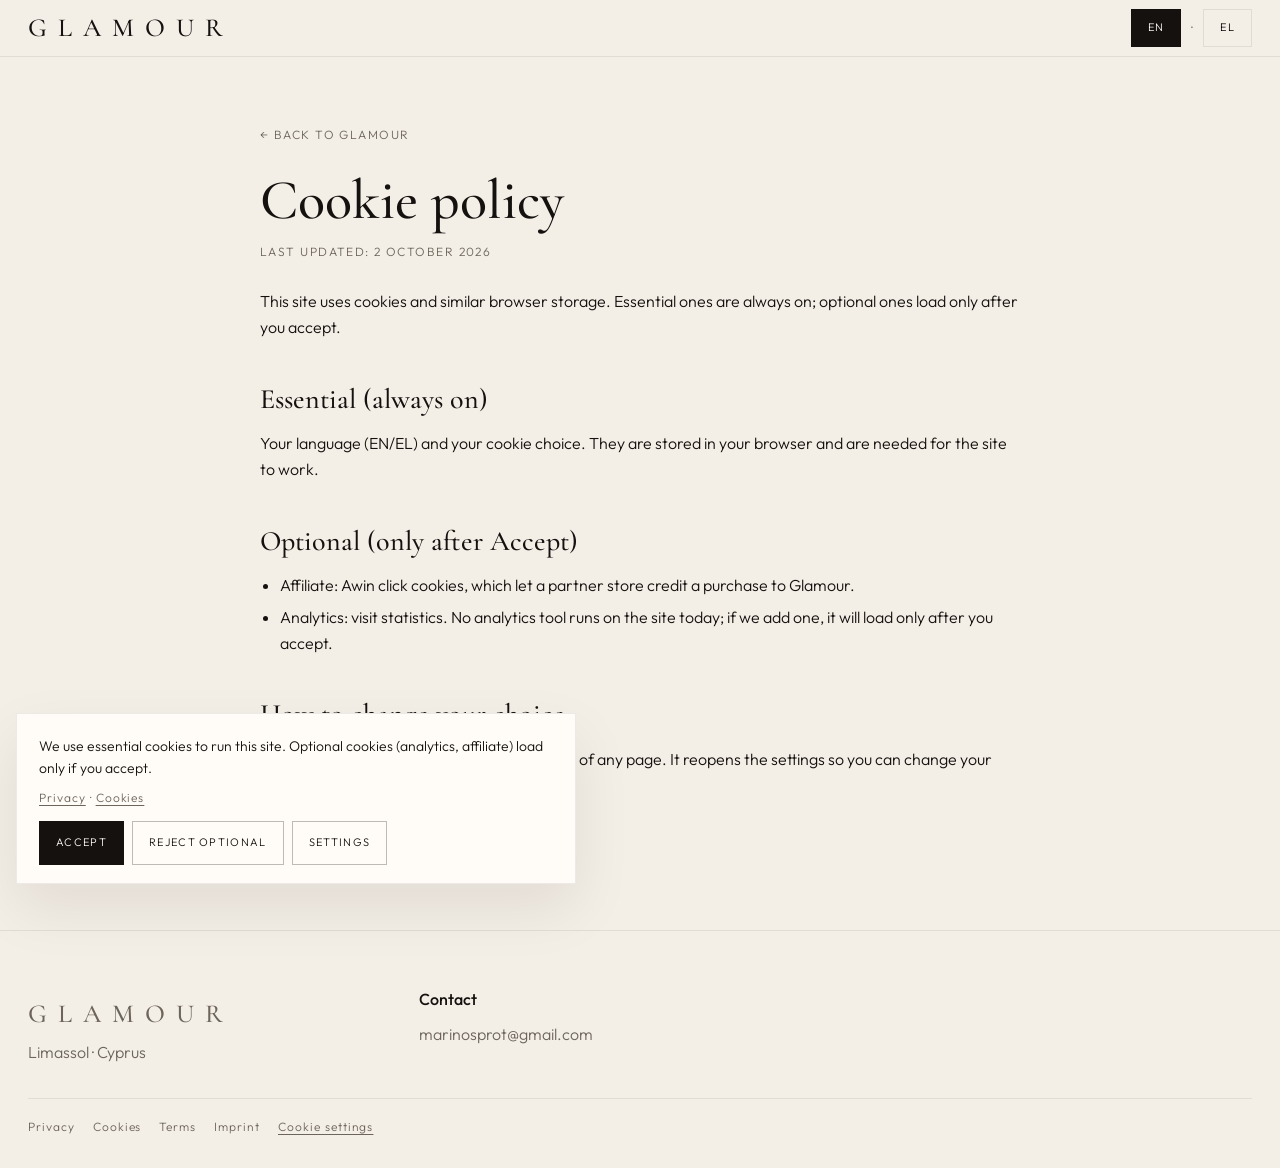
==== cookies.html @ e3d720cb "Legal baseline: cookie banner + privacy/cookies/terms/imprint (EN+EL)" ====
<!DOCTYPE html>
<html lang="en">
<head>
  <meta charset="UTF-8">
  <meta name="viewport" content="width=device-width, initial-scale=1.0">
  <title data-i="cpDocTitle">Cookie policy — Glamour</title>
  <meta name="description" content="Which cookies Glamour (www.glamourcy.com) uses: essential language and consent storage, and optional affiliate and analytics cookies only after you accept." data-i-meta="cpMeta">
  <link rel="canonical" href="https://www.glamourcy.com/cookies">
  <meta property="og:title" content="Cookie policy — Glamour">
  <meta property="og:description" content="Which cookies Glamour (www.glamourcy.com) uses: essential language and consent storage, and optional affiliate and analytics cookies only after you accept.">
  <meta property="og:url" content="https://www.glamourcy.com/cookies">
  <link rel="preconnect" href="https://fonts.googleapis.com">
  <link rel="preconnect" href="https://fonts.gstatic.com" crossorigin>
  <link href="https://fonts.googleapis.com/css2?family=Cormorant+Garamond:wght@500;600&family=Outfit:wght@300;400;500;600&display=swap" rel="stylesheet">
  <link rel="stylesheet" href="/css/styles.css">
  <link rel="stylesheet" href="/css/consent.css">
</head>
<body>
  <header class="nav nav-thin">
    <div class="wrap nav-inner">
      <a class="brand" href="/">GLAMOUR</a>
      <div class="nav-actions">
        <button class="lang-btn" data-lang="en" onclick="setLang('en')">EN</button>
        <span class="lang-sep">·</span>
        <button class="lang-btn" data-lang="el" onclick="setLang('el')">EL</button>
      </div>
    </div>
  </header>
  <main class="wrap legal">
    <a class="legal-back" href="/" data-i="backHome">← Back to Glamour</a>
    <h1 data-i="cpTitle">Cookie policy</h1>
    <p class="updated" data-i="lastUpdated">Last updated: 2 October 2026</p>
    <p data-i="cpIntro">This site uses cookies and similar browser storage. Essential ones are always on; optional ones load only after you accept.</p>
    <h2 data-i="cpEssH">Essential (always on)</h2>
    <p data-i="cpEss">Your language (EN/EL) and your cookie choice. They are stored in your browser and are needed for the site to work.</p>
    <h2 data-i="cpOptH">Optional (only after Accept)</h2>
    <ul><li data-i="cpOpt1">Affiliate: Awin click cookies, which let a partner store credit a purchase to Glamour.</li><li data-i="cpOpt2">Analytics: visit statistics. No analytics tool runs on the site today; if we add one, it will load only after you accept.</li></ul>
    <h2 data-i="cpChangeH">How to change your choice</h2>
    <p data-i="cpChange">Use the “Cookie settings” button in the footer of any page. It reopens the settings so you can change your choice at any time.</p>
    <button type="button" class="cta" data-cookie-settings data-i="cpOpen">Open cookie settings</button>
  </main>
  <footer>
    <div class="wrap foot">
      <div><a class="brand" href="/">GLAMOUR</a><p data-i="footPlace">Limassol · Cyprus</p></div>
      <div><h4 data-i="contactH">Contact</h4><a href="mailto:marinosprot@gmail.com">marinosprot@gmail.com</a></div>
    </div>
    <nav class="wrap foot-legal" aria-label="Legal"><a href="/privacy" data-i="lgPrivacy">Privacy</a><a href="/cookies" data-i="lgCookies">Cookies</a><a href="/terms" data-i="lgTerms">Terms</a><a href="/imprint" data-i="lgImprint">Imprint</a><button type="button" data-cookie-settings data-i="lgCookieSettings">Cookie settings</button></nav>
  </footer>
  <script src="/js/app.js"></script>
  <script src="/js/shop.js"></script>
  <script src="/js/consent.js"></script>
</body>
</html>
---- css/styles.css ----
:root {
  --bg: #f3eee6;
  --bg-2: #ebe4d9;
  --ink: #14110f;
  --muted: #6d655c;
  --line: rgba(20, 17, 15, 0.08);
  --card: #fffcf8;
  --accent: #6f4a2c;
  --white: #fffcf8;
  --shadow: 0 24px 60px rgba(20, 17, 15, 0.08);
  --radius: 0;
}
* { box-sizing: border-box; margin: 0; padding: 0; }
html { scroll-behavior: smooth; }
body { font-family: "Outfit", sans-serif; background: var(--bg); color: var(--ink); line-height: 1.6; font-weight: 300; }
img { max-width: 100%; display: block; }
button, input, select, textarea { font: inherit; }
a { color: inherit; text-decoration: none; }
.wrap { width: min(1320px, calc(100% - 56px)); margin-inline: auto; }
.topbar { display: flex; justify-content: space-between; gap: 16px; padding: 8px 0; font-size: 10px; letter-spacing: .22em; text-transform: uppercase; color: var(--muted); border-bottom: 1px solid var(--line); }
.nav { position: sticky; top: 0; z-index: 40; backdrop-filter: blur(16px); background: rgba(243, 238, 230, .88); border-bottom: 1px solid var(--line); }
.nav-inner { display: flex; align-items: center; justify-content: space-between; min-height: 72px; gap: 20px; }
.brand { font-family: "Cormorant Garamond", serif; font-size: 26px; letter-spacing: .42em; font-weight: 500; }
.nav-links { display: flex; gap: 28px; font-size: 11px; letter-spacing: .18em; text-transform: uppercase; }
.nav-links a { opacity: .55; }
.nav-links a:hover { opacity: 1; }
.nav-actions { display: flex; align-items: center; gap: 8px; }
.icon-btn, .lang-btn, .cta { border: 1px solid var(--line); background: transparent; cursor: pointer; border-radius: 0; padding: 9px 16px; letter-spacing: .12em; text-transform: uppercase; font-size: 11px; }
.cta { background: var(--ink); color: var(--white); border-color: var(--ink); }
.lang-btn.active { background: var(--ink); color: var(--white); }
.hero-cover { position: relative; min-height: 88vh; height: 88vh; display: block; padding: 0; overflow: hidden; background: #1a1613; }
.hero-cover > img.slide { position: absolute; inset: 0; width: 100%; height: 100%; object-fit: cover; object-position: center 22%; opacity: 0; transition: opacity 1.2s ease; }
.hero-cover > img.slide.on { opacity: 1; }
.hero-overlay { position: absolute; inset: 0; display: flex; align-items: flex-end; padding-bottom: 80px; background: linear-gradient(90deg, rgba(10,8,7,.82) 0%, rgba(10,8,7,.5) 38%, rgba(10,8,7,.15) 68%); z-index: 2; }
.hero-cover .hero-copy { padding: 0 0 8px; max-width: 640px; }
.hero-cover .kicker { color: #f0e4d0; }
.hero-cover h1 { color: #fffcf8; text-shadow: 0 8px 28px rgba(0,0,0,.45); font-size: clamp(40px, 5.6vw, 78px); }
.hero-cover p { color: rgba(255,252,248,.9); max-width: 440px; }
.hero-cover .icon-btn { border-color: rgba(255,252,248,.55); color: #fffcf8; background: rgba(10,8,7,.25); }
.kicker { letter-spacing: .32em; text-transform: uppercase; font-size: 11px; color: var(--accent); margin-bottom: 22px; }
.hero h1 { font-family: "Cormorant Garamond", serif; font-weight: 500; line-height: .92; margin-bottom: 20px; letter-spacing: -.02em; }
.hero p { font-size: 16px; margin-bottom: 32px; font-weight: 300; }
.hero-actions { display: flex; gap: 10px; flex-wrap: wrap; }
.section { padding: 96px 0; }
.section-head { display: flex; justify-content: space-between; align-items: end; gap: 16px; margin-bottom: 36px; }
.section-head h2 { font-family: "Cormorant Garamond", serif; font-size: 44px; font-weight: 500; }
.filters { display: flex; gap: 8px; flex-wrap: wrap; }
.chip { border: 1px solid var(--line); background: transparent; border-radius: 0; padding: 8px 14px; cursor: pointer; font-size: 12px; letter-spacing: .08em; }
.chip.active { background: var(--ink); color: var(--white); }
.grid { display: grid; grid-template-columns: repeat(3, 1fr); gap: 28px; }
.card { background: transparent; box-shadow: none; cursor: pointer; }
.card:hover .card-img img { transform: scale(1.03); }
.card-img { aspect-ratio: 3/4; overflow: hidden; position: relative; background: #ddd3c7; border-radius: 0; }
.card-img img { width: 100%; height: 100%; object-fit: cover; transition: transform .7s ease; }
.badge { position: absolute; top: 14px; left: 14px; background: var(--white); padding: 5px 10px; border-radius: 0; font-size: 10px; letter-spacing: .14em; text-transform: uppercase; }
.card-body { padding: 16px 2px 8px; }
.card-body h3 { font-size: 16px; font-weight: 400; }
.meta { display: flex; justify-content: space-between; color: var(--muted); font-size: 13px; margin-top: 6px; }
.split { display: grid; grid-template-columns: 1fr 1fr; gap: 12px; }
.panel { border-radius: 0; overflow: hidden; min-height: 560px; position: relative; background: #1a1613; }
.panel img.slide { position: absolute; inset: 0; width: 100%; height: 100%; object-fit: cover; opacity: 0; transition: opacity 1.2s ease; }
.panel img.slide.on { opacity: 1; }
.panel-copy { position: absolute; inset: auto 28px 28px 28px; color: white; text-shadow: 0 10px 28px rgba(0,0,0,.4); z-index: 2; }
.panel-copy h3 { font-family: "Cormorant Garamond", serif; font-size: 48px; font-weight: 500; }
.quiz, .newsletter, .about, .partners-box { background: var(--bg-2); border-radius: 0; padding: 48px; }
.brand-grid { display: grid; grid-template-columns: repeat(3, 1fr); gap: 16px; margin-top: 22px; }
.brand-card { background: var(--white); border-radius: 0; padding: 22px; cursor: pointer; }
.brand-card h3 { font-family: "Cormorant Garamond", serif; font-size: 28px; font-weight: 500; }
.comm { font-size: 11px; letter-spacing: .1em; text-transform: uppercase; color: var(--accent); margin-top: 8px; }
.model { display: grid; grid-template-columns: repeat(3, 1fr); gap: 12px; margin-top: 22px; }
.model article { background: var(--white); border-radius: 0; padding: 22px; }
.partner-form { display: grid; gap: 10px; margin-top: 16px; }
.partner-form input, .partner-form select, .partner-form textarea { border: 1px solid var(--line); border-radius: 0; padding: 12px 14px; background: var(--white); }
.quiz-options { display: grid; grid-template-columns: repeat(4, 1fr); gap: 10px; margin-top: 18px; }
.quiz-options button { padding: 16px; border-radius: 0; border: 1px solid var(--line); background: var(--white); cursor: pointer; text-align: left; }
.quiz-result { margin-top: 18px; display: none; }
.newsletter { display: grid; grid-template-columns: 1.2fr .8fr; gap: 20px; align-items: center; }
.newsletter form { display: flex; gap: 8px; }
.newsletter input { flex: 1; border-radius: 0; border: 1px solid var(--line); padding: 12px 16px; background: var(--white); }
footer { padding: 56px 0 32px; border-top: 1px solid var(--line); color: var(--muted); }
.foot { display: grid; grid-template-columns: 1.4fr 1fr 1fr 1fr; gap: 24px; }
.foot h4 { color: var(--ink); margin-bottom: 10px; font-weight: 500; }
.foot a { display: block; margin: 6px 0; }
.drawer, .cart { position: fixed; inset: 0; background: rgba(22,19,17,.42); display: none; z-index: 60; }
.drawer-panel, .cart-panel { position: absolute; right: 0; top: 0; height: 100%; width: min(440px, 100%); background: var(--white); padding: 28px; overflow: auto; }
.product-hero { border-radius: 0; overflow: hidden; margin: 16px 0; }
.sizes { display: flex; gap: 8px; flex-wrap: wrap; margin: 14px 0; }
.sizes button { width: 44px; height: 44px; border-radius: 0; border: 1px solid var(--line); background: white; cursor: pointer; }
.sizes button.active { background: var(--ink); color: white; }
.cart-item { display: grid; grid-template-columns: 72px 1fr auto; gap: 12px; padding: 12px 0; border-bottom: 1px solid var(--line); }
.cart-item img { width: 72px; height: 90px; object-fit: cover; }
@media (max-width: 980px) {
  .split, .quiz-options, .newsletter, .foot { grid-template-columns: 1fr; }
  .grid { grid-template-columns: 1fr 1fr; }
  .nav-links { display: none; }
  .hero-cover { height: 78vh; min-height: 78vh; }
  .hero-overlay { background: linear-gradient(180deg, rgba(10,8,7,.15) 10%, rgba(10,8,7,.82) 100%); align-items: flex-end; }
}
@media (max-width: 640px) {
  .newsletter, .foot, .quiz-options, .model, .brand-grid { grid-template-columns: 1fr; }
  .wrap { width: min(1320px, calc(100% - 32px)); }
  .hero-cover h1 { font-size: 40px; }
  /* Newsletter: keep email + Join inside the section on small screens */
  .newsletter > * { min-width: 0; }
  .newsletter form { width: 100%; min-width: 0; }
  .newsletter input { flex: 1 1 auto; width: auto; min-width: 0; }
  .newsletter form .cta { flex: none; white-space: nowrap; }
}


/* Mobile: partner houses + navigation */
.mobile-nav { display: none; }
.houses-partners-title { font-family: "Cormorant Garamond", serif; font-size: 28px; font-weight: 500; margin-top: 36px; }
.houses-partners-lead { color: var(--muted); max-width: 640px; margin-top: 8px; }
.houses-partners { grid-template-columns: repeat(2, 1fr); }

@media (max-width: 980px) {
  .mobile-nav {
    display: flex;
    flex-wrap: wrap;
    justify-content: space-between;
    gap: 0;
    padding: 0 8px;
    border-bottom: 1px solid var(--line);
    background: var(--bg);
    position: sticky;
    top: 0;
    z-index: 40;
  }
  .mobile-nav a {
    flex: 0 0 auto;
    padding: 14px 8px;
    font-size: 11px;
    letter-spacing: .14em;
    text-transform: uppercase;
    white-space: nowrap;
  }
  /* Header scrolls away on mobile; only the link strip stays sticky (no stacked sticky bars) */
  .nav { position: relative; }
  .nav-inner { gap: 12px; }
  .nav-actions .lang-btn { padding: 9px 12px; }
  .model, .brand-grid, .houses-partners { grid-template-columns: 1fr; }
  .partners-box { padding: 28px 20px; }
  .section { padding: 56px 0; }
}

@media (max-width: 640px) {
  .houses-partners { grid-template-columns: 1fr; }
}

/* AFFILIATE SHOP GRID */

/* Affiliate shop grid */
#shop .grid {
  display: grid;
  grid-template-columns: repeat(2, minmax(0, 1fr));
  gap: 14px;
}
@media (min-width: 900px) {
  #shop .grid { grid-template-columns: repeat(4, minmax(0, 1fr)); gap: 20px; }
}
#shop .shop-card .card-img {
  aspect-ratio: 3 / 4;
  background: #f5eee4;
}
#shop .shop-card .card-img img {
  width: 100%;
  height: 100%;
  object-fit: contain;
  object-position: center;
}
#shop .shop-card .card-body h3 {
  font-size: 14px;
  line-height: 1.35;
  min-height: 2.7em;
}

/* STORIES HOME */

/* STORIES HOME */
.nav-thin .nav-inner { min-height: 56px; }
.nav-thin .nav-links { gap: 22px; }
.lang-sep { opacity: .45; margin: 0 2px; }
.houses-stories {
  display: grid;
  grid-template-columns: 1fr;
}
@media (min-width: 840px) {
  .houses-stories { grid-template-columns: repeat(3, minmax(0, 1fr)); }
}
.house-tile {
  position: relative;
  min-height: 52vh;
  overflow: hidden;
  display: block;
  color: #fff;
  text-decoration: none;
  background: #1a1613;
}
.house-tile img {
  position: absolute;
  inset: 0;
  width: 100%;
  height: 100%;
  object-fit: cover;
  transition: transform .7s ease;
}
.house-tile:hover img { transform: scale(1.03); }
.house-tile-copy {
  position: absolute;
  left: 22px;
  right: 22px;
  bottom: 24px;
  z-index: 2;
  text-shadow:
    0 1px 2px rgba(0,0,0,.85),
    0 8px 24px rgba(0,0,0,.75),
    0 0 1px rgba(0,0,0,.9);
}
.house-tile::after {
  content: "";
  position: absolute;
  left: 0;
  right: 0;
  bottom: 0;
  height: 48%;
  background: linear-gradient(180deg, rgba(10,8,7,0) 0%, rgba(10,8,7,.55) 55%, rgba(10,8,7,.82) 100%);
  z-index: 1;
  pointer-events: none;
}
.house-tile-copy h2 {
  font-family: "Cormorant Garamond", serif;
  font-weight: 500;
  font-size: clamp(28px, 3vw, 40px);
  margin: 0 0 6px;
}
.house-tile-copy p { margin: 0; font-size: 14px; opacity: .92; }
.shop-see-all-wrap { display: flex; justify-content: center; margin-top: 28px; }
.shop-see-all { min-width: 160px; }


/* HERO DESKTOP 2026-09-21 — desktop only; mobile untouched
   center top + taller min-height: neck+shirt / upper body (not chest-only), esp. Talbot */
@media (min-width: 981px) {
  .hero-cover {
    height: min(94vh, 980px);
    min-height: 760px;
  }
  .hero-cover > img.slide {
    object-fit: cover;
    object-position: center top;
  }
}
@media (max-width: 980px) {
  .hero-cover > img.slide {
    object-position: center 22%;
  }
}

/* HOUSE TILES FACES 2026-09-17 — portrait tiles, faces visible */
.house-tile {
  min-height: 56vh;
}
.house-tile img,
.house-tile--face img {
  object-fit: cover;
  object-position: center top;
}
@media (min-width: 840px) {
  .houses-stories {
    align-items: stretch;
  }
  .house-tile {
    min-height: 0;
    aspect-ratio: 3 / 4;
    height: auto;
  }
  .house-tile img,
  .house-tile--face img {
    object-position: center 8%;
  }
}
@media (max-width: 839px) {
  .house-tile {
    min-height: 70vh;
  }
  .house-tile img,
  .house-tile--face img {
    object-position: center top;
  }
}

/* MISCIANO DRAFT 2026-09-29 — 4 house tiles; Misciano grid 4-up on desktop */
@media (min-width: 840px) {
  .houses-stories { grid-template-columns: repeat(2, minmax(0, 1fr)); }
}
@media (min-width: 1180px) {
  .houses-stories { grid-template-columns: repeat(4, minmax(0, 1fr)); }
}
.house-tile-copy p.house-tile-desc { margin: 0 0 4px; }
@media (min-width: 981px) {
  #misciano .grid { grid-template-columns: repeat(4, minmax(0, 1fr)); gap: 20px; }
}
#misciano .cta { display: inline-block; line-height: 1.6; text-align: center; }
/* 4 HOUSES 2026-09-29 — brand cards + Partner shops 4-up on desktop */
@media (min-width: 981px) {
  .brand-grid { grid-template-columns: repeat(4, 1fr); }
  #shops .model { grid-template-columns: repeat(4, 1fr); }
}
---- css/consent.css ----
/* Cookie banner + footer legal links + legal pages. Legal baseline 2026-10-02 */
.ck[hidden], .ck-panel[hidden] { display: none; }
.ck { position: fixed; left: 16px; bottom: 16px; z-index: 90; width: min(560px, calc(100% - 32px)); max-height: calc(100vh - 32px); overflow: auto; background: var(--white); color: var(--ink); border: 1px solid var(--line); box-shadow: var(--shadow); }
.ck-inner { padding: 22px 22px 18px; }
.ck-text { font-size: 14px; line-height: 1.55; margin-bottom: 8px; }
.ck-links { font-size: 12px; letter-spacing: .08em; color: var(--muted); margin-bottom: 14px; }
.ck-links a { text-decoration: underline; text-underline-offset: 3px; }
.ck-actions { display: flex; flex-wrap: wrap; gap: 8px; }
.ck-actions button, .ck-save { min-height: 44px; }
.ck .icon-btn { border-color: rgba(20, 17, 15, .28); color: var(--ink); }
.ck button:focus-visible, .ck a:focus-visible, .ck input:focus-visible, .foot-legal a:focus-visible, .foot-legal button:focus-visible { outline: 2px solid var(--accent); outline-offset: 2px; }
.ck-panel { border-top: 1px solid var(--line); border-bottom: 1px solid var(--line); padding: 14px 0; margin: 0 0 14px; }
.ck-title { font-family: "Cormorant Garamond", serif; font-weight: 500; font-size: 24px; margin-bottom: 6px; }
.ck-row { display: flex; align-items: center; justify-content: space-between; gap: 16px; padding: 10px 0; }
.ck-row + .ck-row { border-top: 1px solid var(--line); }
.ck-row label { cursor: pointer; }
.ck-row strong { display: block; font-weight: 500; font-size: 14px; }
.ck-row small { display: block; color: var(--muted); font-size: 12px; line-height: 1.45; }
.ck-row input[role="switch"] { appearance: none; -webkit-appearance: none; flex: none; width: 44px; height: 24px; border-radius: 12px; background: #cfc6ba; position: relative; cursor: pointer; transition: background .2s; }
.ck-row input[role="switch"]::after { content: ""; position: absolute; top: 3px; left: 3px; width: 18px; height: 18px; border-radius: 50%; background: var(--white); transition: transform .2s; }
.ck-row input[role="switch"]:checked { background: var(--ink); }
.ck-row input[role="switch"]:checked::after { transform: translateX(20px); }
.ck-row input[role="switch"]:disabled { opacity: .55; cursor: not-allowed; }
.ck-save { margin-top: 10px; }
@media (max-width: 640px) {
  .ck { left: 0; right: 0; bottom: 0; width: 100%; max-height: 75vh; border-left: 0; border-right: 0; border-bottom: 0; }
  .ck-inner { padding: 18px 16px calc(14px + env(safe-area-inset-bottom)); }
  .ck-actions button { flex: 1 1 auto; padding: 10px 12px; }
}

/* Footer legal links (appended under the existing footer columns) */
.foot-legal { display: flex; flex-wrap: wrap; align-items: center; gap: 6px 18px; margin-top: 32px; padding-top: 18px; border-top: 1px solid var(--line); font-size: 12px; letter-spacing: .08em; }
.foot-legal a, .foot-legal button { display: inline; margin: 0; }
.foot-legal button { background: none; border: 0; padding: 0; color: inherit; cursor: pointer; letter-spacing: inherit; font-size: inherit; text-decoration: underline; text-underline-offset: 3px; }
.foot-legal a:hover, .foot-legal button:hover { color: var(--ink); }

/* Legal pages */
.legal { max-width: 760px; padding: 64px 0 80px; }
.legal-back { display: inline-block; font-size: 12px; letter-spacing: .12em; text-transform: uppercase; color: var(--muted); margin-bottom: 28px; }
.legal h1 { font-family: "Cormorant Garamond", serif; font-weight: 500; font-size: clamp(38px, 5vw, 56px); line-height: 1; margin-bottom: 14px; }
.legal .updated { font-size: 12px; letter-spacing: .12em; text-transform: uppercase; color: var(--muted); margin-bottom: 28px; }
.legal h2 { font-family: "Cormorant Garamond", serif; font-weight: 500; font-size: 28px; margin: 36px 0 10px; }
.legal p, .legal li { font-size: 16px; }
.legal ul { padding-left: 20px; display: grid; gap: 6px; }
.legal a.inline, .legal dd a { text-decoration: underline; text-underline-offset: 3px; }
.legal dl { display: grid; grid-template-columns: 140px 1fr; gap: 10px 20px; margin-top: 8px; }
.legal dt { color: var(--muted); }
.legal .cta { margin-top: 14px; }
@media (max-width: 640px) { .legal { padding: 40px 0 64px; } .legal dl { grid-template-columns: 1fr; gap: 2px; } .legal dd { margin-bottom: 12px; } }
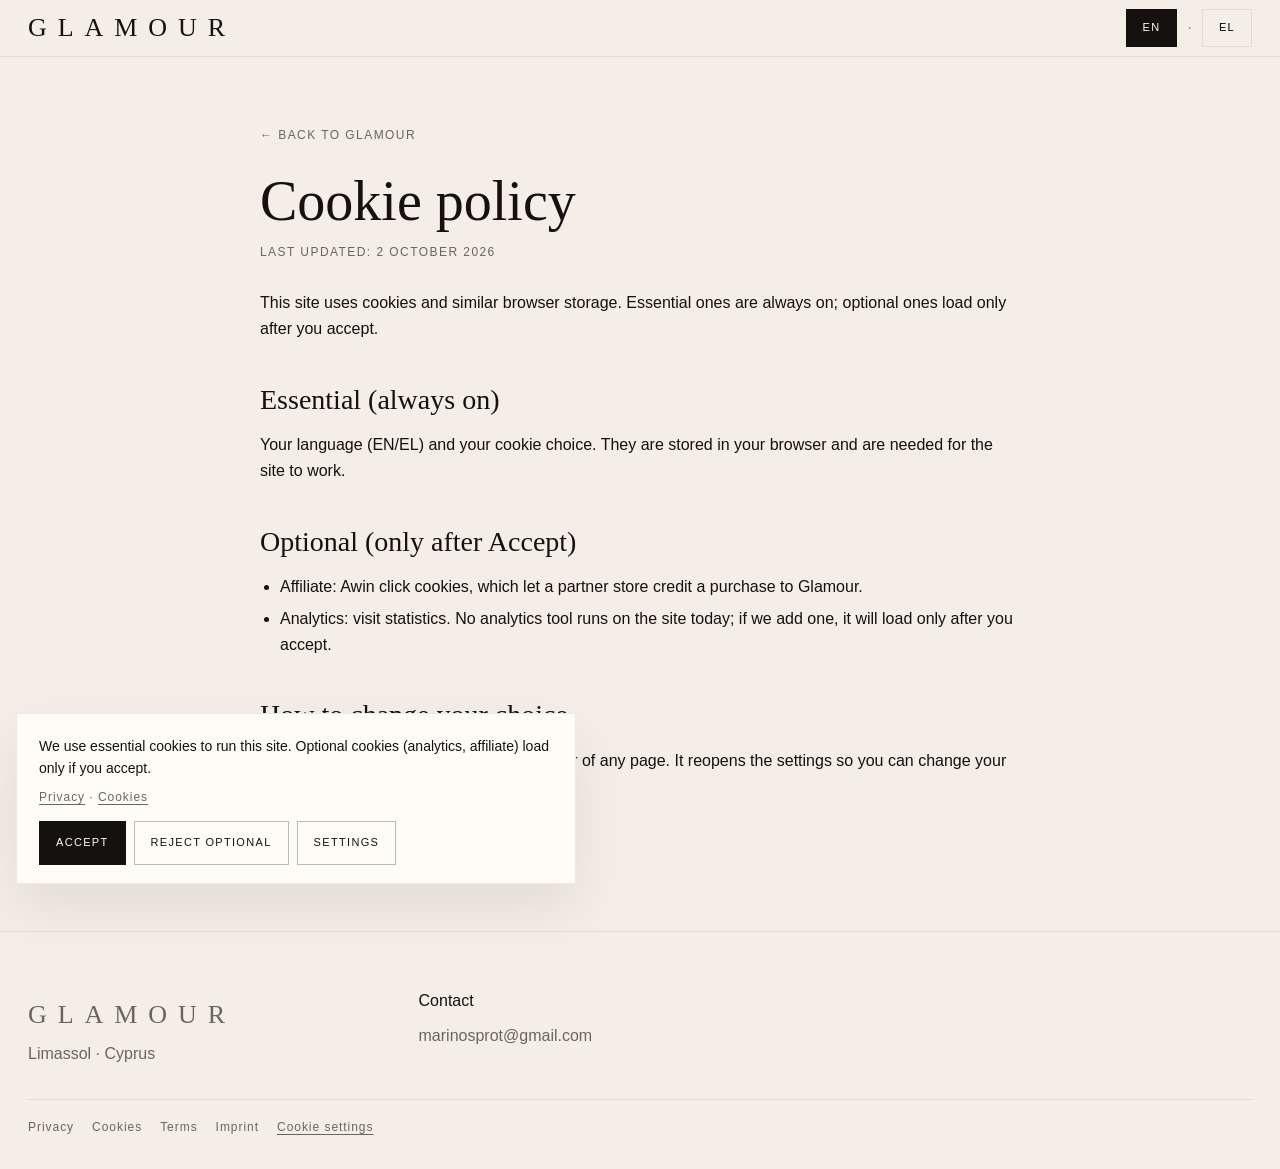
==== commit 109e8fa8: "Cookie fix: Google Fonts and the 2 Awin cshow banner images (T.LUXY 74768, Coes 30645) now load only" ====
--- a/cookies.html
+++ b/cookies.html
@@ -9,11 +9,8 @@
   <meta property="og:title" content="Cookie policy — Glamour">
   <meta property="og:description" content="Which cookies Glamour (www.glamourcy.com) uses: essential language and consent storage, and optional affiliate and analytics cookies only after you accept.">
   <meta property="og:url" content="https://www.glamourcy.com/cookies">
-  <link rel="preconnect" href="https://fonts.googleapis.com">
-  <link rel="preconnect" href="https://fonts.gstatic.com" crossorigin>
-  <link href="https://fonts.googleapis.com/css2?family=Cormorant+Garamond:wght@500;600&family=Outfit:wght@300;400;500;600&display=swap" rel="stylesheet">
   <link rel="stylesheet" href="/css/styles.css">
-  <link rel="stylesheet" href="/css/consent.css">
+  <link rel="stylesheet" href="/css/gl-prefs.css">
 </head>
 <body>
   <header class="nav nav-thin">
@@ -44,10 +41,10 @@
       <div><a class="brand" href="/">GLAMOUR</a><p data-i="footPlace">Limassol · Cyprus</p></div>
       <div><h4 data-i="contactH">Contact</h4><a href="mailto:marinosprot@gmail.com">marinosprot@gmail.com</a></div>
     </div>
-    <nav class="wrap foot-legal" aria-label="Legal"><a href="/privacy" data-i="lgPrivacy">Privacy</a><a href="/cookies" data-i="lgCookies">Cookies</a><a href="/terms" data-i="lgTerms">Terms</a><a href="/imprint" data-i="lgImprint">Imprint</a><button type="button" data-cookie-settings data-i="lgCookieSettings">Cookie settings</button></nav>
+    <nav class="wrap foot-legal" aria-label="Legal" data-i-aria="lgNav"><a href="/privacy" data-i="lgPrivacy">Privacy</a><a href="/cookies" data-i="lgCookies">Cookies</a><a href="/terms" data-i="lgTerms">Terms</a><a href="/imprint" data-i="lgImprint">Imprint</a><button type="button" data-cookie-settings data-i="lgCookieSettings">Cookie settings</button></nav>
   </footer>
   <script src="/js/app.js"></script>
   <script src="/js/shop.js"></script>
-  <script src="/js/consent.js"></script>
+  <script src="/js/gl-prefs.js"></script>
 </body>
 </html>
--- a/css/styles.css
+++ b/css/styles.css
@@ -307,3 +307,38 @@
   .brand-grid { grid-template-columns: repeat(4, 1fr); }
   #shops .model { grid-template-columns: repeat(4, 1fr); }
 }
+
+/* SITE AUDIT 2026-10-02 — House section CTAs: same treatment as #misciano .cta so the long
+   "Affiliate partner · Shop directly with …" label wraps as one box on mobile (was a broken inline box) */
+#talbot .partners-box > .cta, #trainers .partners-box > .cta, #erverte .partners-box > .cta { display: inline-block; line-height: 1.6; text-align: center; }
+#trainers .partners-box > .cta, #erverte .partners-box > .cta { margin-top: 28px; }
+/* 4 House photos per section: 4-up on desktop like #misciano (no orphan 4th card) */
+@media (min-width: 981px) {
+  #talbot .grid, #trainers .grid, #erverte .grid { grid-template-columns: repeat(4, minmax(0, 1fr)); gap: 20px; }
+}
+/* Anchor targets whose first element is an image: keep it clear of the sticky bar */
+#houses-stories, #lookbook { scroll-margin-top: 60px; }
+
+/* HERO VIDEO 2026-10-06 — background loop replaces hero slideshow (lookbook untouched) */
+.hero-cover > .hero-video {
+  position: absolute; inset: 0; width: 100%; height: 100%;
+  object-fit: cover; object-position: center center;
+  z-index: 0; pointer-events: none; display: block;
+}
+/* full-bleed readability gradient (the .wrap-width overlay gradient left visible side bands over video) */
+.hero-cover > .hero-overlay { background: none; }
+.hero-cover::before {
+  content: ""; position: absolute; inset: 0; z-index: 1; pointer-events: none;
+  background: linear-gradient(90deg, rgba(0,0,0,.55) 0%, rgba(0,0,0,.25) 45%, rgba(0,0,0,0) 70%),
+              linear-gradient(0deg, rgba(0,0,0,.35) 0%, rgba(0,0,0,0) 45%);
+}
+@media (max-width: 980px) {
+  .hero-cover::before {
+    background: linear-gradient(0deg, rgba(0,0,0,.72) 0%, rgba(0,0,0,.45) 40%, rgba(0,0,0,0) 72%);
+  }
+}
+.hero-cover .kicker, .hero-cover .hero-copy p { text-shadow: 0 1px 12px rgba(0,0,0,.45); }
+@media (prefers-reduced-motion: reduce) {
+  .hero-cover > .hero-video { display: none; }
+  .hero-cover { background: #1a1613 url("../images/hero-poster.jpg") center center / cover no-repeat; }
+}
--- a/css/gl-prefs.css
+++ b/css/gl-prefs.css
@@ -0,0 +1,52 @@
+/* Cookie banner + footer legal links + legal pages. Legal baseline 2026-10-02 */
+.glp[hidden], .glp-panel[hidden] { display: none; }
+.glp { position: fixed; left: 16px; bottom: 16px; z-index: 90; width: min(560px, calc(100% - 32px)); max-height: calc(100vh - 32px); overflow: auto; background: var(--white); color: var(--ink); border: 1px solid var(--line); box-shadow: var(--shadow); }
+.glp-inner { padding: 22px 22px 18px; }
+.glp-text { font-size: 14px; line-height: 1.55; margin-bottom: 8px; }
+.glp-links { font-size: 12px; letter-spacing: .08em; color: var(--muted); margin-bottom: 14px; }
+.glp-links a { text-decoration: underline; text-underline-offset: 3px; }
+.glp-actions { display: flex; flex-wrap: wrap; gap: 8px; }
+.glp-actions button, .glp-save { min-height: 44px; }
+.glp .icon-btn { border-color: rgba(20, 17, 15, .28); color: var(--ink); }
+.glp button:focus-visible, .glp a:focus-visible, .glp input:focus-visible, .foot-legal a:focus-visible, .foot-legal button:focus-visible { outline: 2px solid var(--accent); outline-offset: 2px; }
+.glp-panel { border-top: 1px solid var(--line); border-bottom: 1px solid var(--line); padding: 14px 0; margin: 0 0 14px; }
+.glp-title { font-family: "Cormorant Garamond", serif; font-weight: 500; font-size: 24px; margin-bottom: 6px; }
+.glp-row { display: flex; align-items: center; justify-content: space-between; gap: 16px; padding: 10px 0; }
+.glp-row + .glp-row { border-top: 1px solid var(--line); }
+.glp-row label { cursor: pointer; }
+.glp-row strong { display: block; font-weight: 500; font-size: 14px; }
+.glp-row small { display: block; color: var(--muted); font-size: 12px; line-height: 1.45; }
+.glp-row input[role="switch"] { appearance: none; -webkit-appearance: none; flex: none; width: 44px; height: 24px; border-radius: 12px; background: #cfc6ba; position: relative; cursor: pointer; transition: background .2s; }
+.glp-row input[role="switch"]::after { content: ""; position: absolute; top: 3px; left: 3px; width: 18px; height: 18px; border-radius: 50%; background: var(--white); transition: transform .2s; }
+.glp-row input[role="switch"]:checked { background: var(--ink); }
+.glp-row input[role="switch"]:checked::after { transform: translateX(20px); }
+.glp-row input[role="switch"]:disabled { opacity: .55; cursor: not-allowed; }
+.glp-save { margin-top: 10px; }
+@media (max-width: 640px) {
+  .glp { left: 0; right: 0; bottom: 0; width: 100%; max-height: 75vh; border-left: 0; border-right: 0; border-bottom: 0; }
+  .glp-inner { padding: 18px 16px calc(14px + env(safe-area-inset-bottom)); }
+  .glp-actions button { flex: 1 1 auto; padding: 10px 12px; }
+}
+
+/* Footer legal links (appended under the existing footer columns) */
+.foot-legal { display: flex; flex-wrap: wrap; align-items: center; gap: 6px 18px; margin-top: 32px; padding-top: 18px; border-top: 1px solid var(--line); font-size: 12px; letter-spacing: .08em; }
+.foot-legal a, .foot-legal button { display: inline; margin: 0; }
+.foot-legal button { background: none; border: 0; padding: 0; color: inherit; cursor: pointer; letter-spacing: inherit; font-size: inherit; text-decoration: underline; text-underline-offset: 3px; }
+.foot-legal a:hover, .foot-legal button:hover { color: var(--ink); }
+
+/* Legal pages */
+.legal { max-width: 760px; padding: 64px 0 80px; }
+.legal-back { display: inline-block; font-size: 12px; letter-spacing: .12em; text-transform: uppercase; color: var(--muted); margin-bottom: 28px; }
+.legal h1 { font-family: "Cormorant Garamond", serif; font-weight: 500; font-size: clamp(38px, 5vw, 56px); line-height: 1; margin-bottom: 14px; }
+.legal .updated { font-size: 12px; letter-spacing: .12em; text-transform: uppercase; color: var(--muted); margin-bottom: 28px; }
+.legal h2 { font-family: "Cormorant Garamond", serif; font-weight: 500; font-size: 28px; margin: 36px 0 10px; }
+.legal p, .legal li { font-size: 16px; }
+.legal ul { padding-left: 20px; display: grid; gap: 6px; }
+.legal a.inline, .legal dd a { text-decoration: underline; text-underline-offset: 3px; }
+.legal dl { display: grid; grid-template-columns: 140px 1fr; gap: 10px 20px; margin-top: 8px; }
+.legal dt { color: var(--muted); }
+.legal .cta { margin-top: 14px; }
+@media (max-width: 640px) { .legal { padding: 40px 0 64px; } .legal dl { grid-template-columns: 1fr; gap: 2px; } .legal dd { margin-bottom: 12px; } }
+
+/* Awin banner images stay hidden (space reserved) until affiliate consent loads them */
+img[data-consent-img][data-src] { visibility: hidden; }
